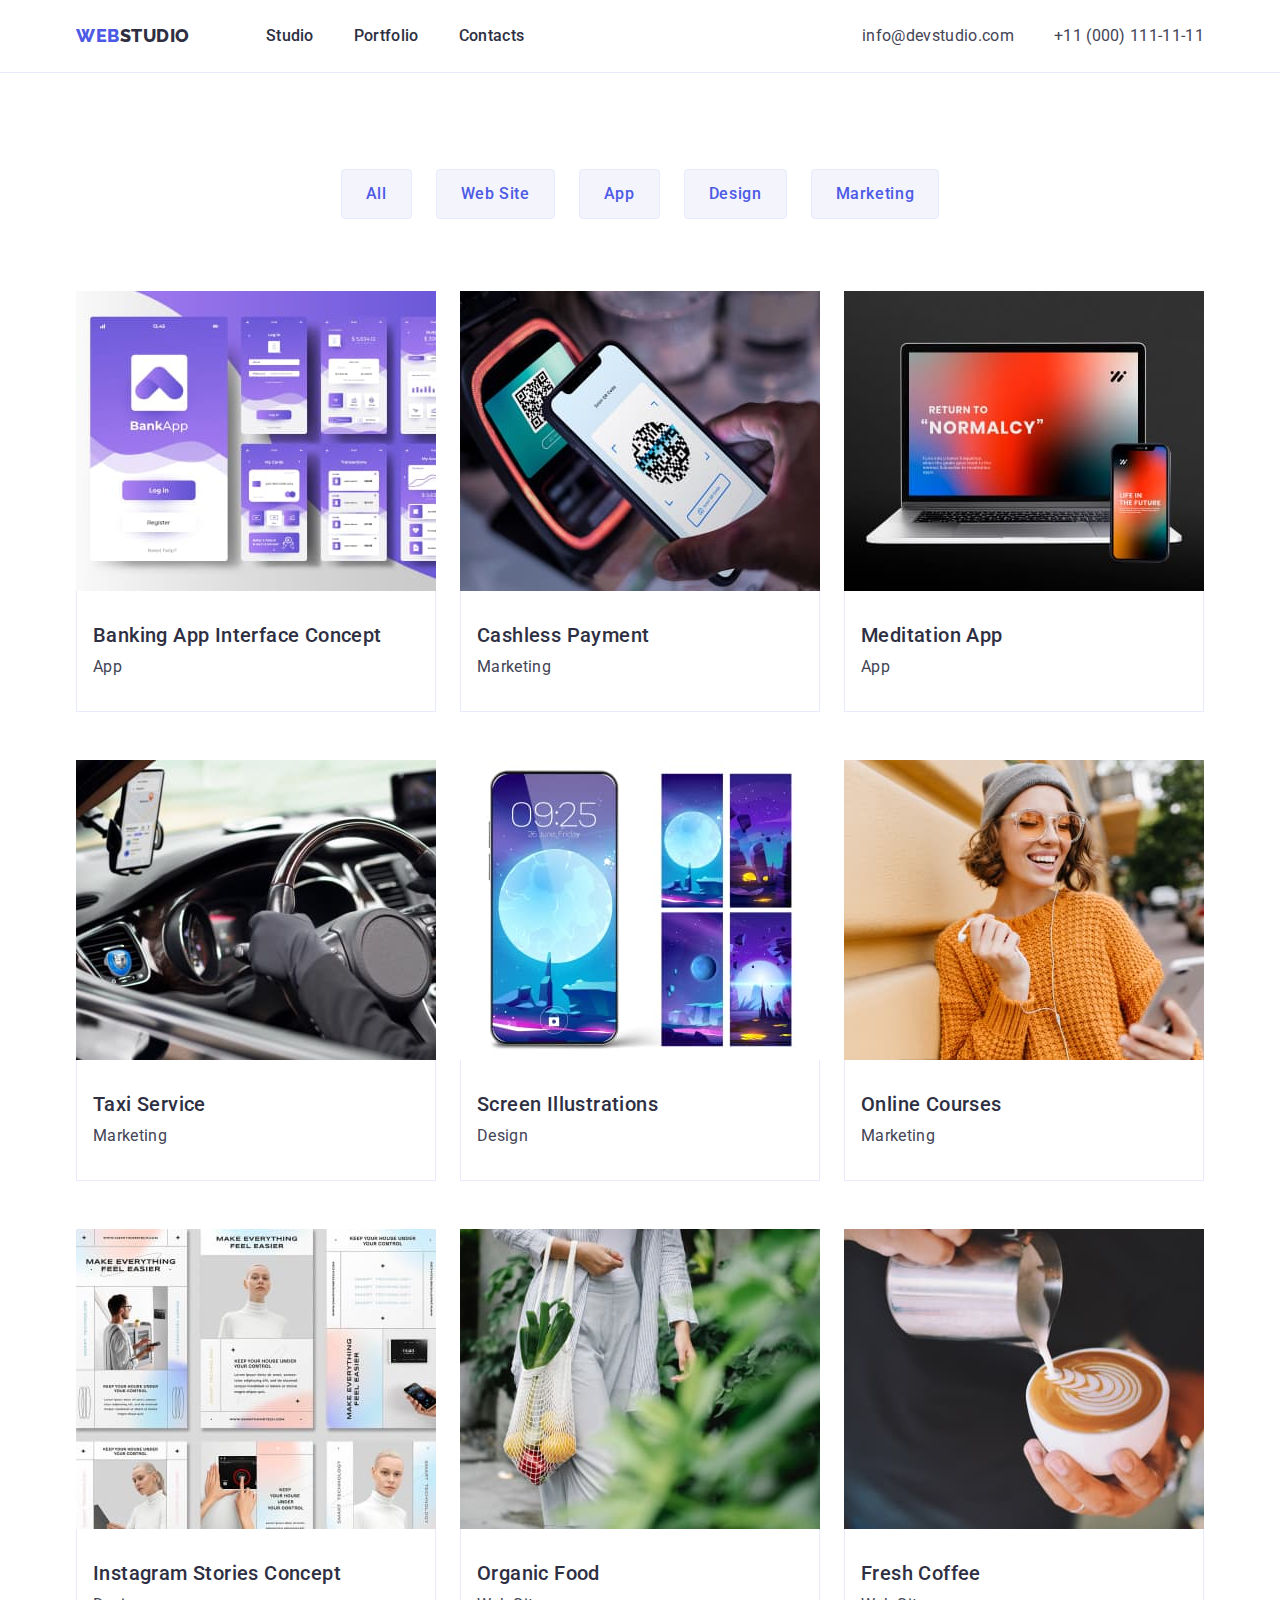
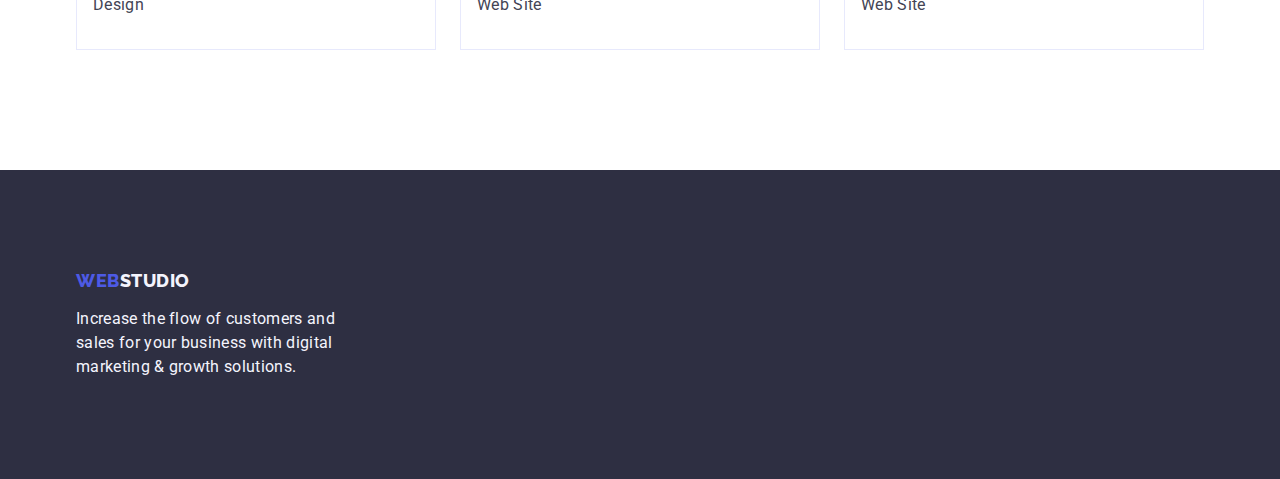
==== portfolio.html @ 8af212e3 "Initial commit" ====
<!DOCTYPE html>
<html lang="en">
  <head>
    <meta charset="UTF-8" />
    <meta http-equiv="X-UA-Compatible" content="IE=edge" />
    <meta name="viewport" content="width=device-width, initial-scale=1.0" />
    <title>Портфоліо</title>
    <!-- Fonts -->
    <link rel="preconnect" href="https://fonts.googleapis.com" />
    <link rel="preconnect" href="https://fonts.gstatic.com" crossorigin />
    <link
      href="https://fonts.googleapis.com/css2?family=Raleway:ital,wght@0,800;1,800&family=Roboto:ital,wght@0,400;0,500;0,700;0,900;1,400;1,500;1,700;1,900&display=swap"
      rel="stylesheet"
    />
    <!-- Norolize -->
    <link
      rel="stylesheet"
      href="https://cdn.jsdelivr.net/npm/modern-normalize@1.1.0/modern-normalize.min.css"
    />
    <!-- Custom styles -->
    <link rel="stylesheet" href="./css/styles.css" />
  </head>
  <body>
    <!-- Header -->
    <header class="header">
      <div class="header-container container">
        <nav class="header-nav">
          <!-- Logo -->
          <a class="logo link" href="./index.html"
            >Web<span class="logo-studio">Studio</span></a
          >
          <!-- Navigation -->
          <ul class="header-list list">
            <li class="header-item">
              <a class="header-link link" href="./index.html">Studio</a>
            </li>
            <li class="header-item">
              <a class="header-link link" href="./portfolio.html">Portfolio</a>
            </li>
            <li class="header-item">
              <a class="header-link link" href="">Contacts</a>
            </li>
          </ul>
        </nav>
        <address class="header-address">
          <ul class="header-contakts list">
            <li class="address-mailto">
              <a class="address link" href="mailto:info@devstudio.com"
                >info@devstudio.com</a
              >
            </li>
            <li class="address_tel">
              <a class="address link" href="tel:+110001111111"
                >+11 (000) 111-11-11</a
              >
            </li>
          </ul>
        </address>
      </div>
    </header>
    <main>
      <!-- Hero section list -->
      <section class="main-section">
        <div class="container">
          <h1 class="off" hidden>List projects</h1>
          <ul class="hero-list list">
            <li>
              <button class="btn-list-txt" type="button">All</button>
            </li>
            <li>
              <button class="btn-list-txt" type="button">Web Site</button>
            </li>
            <li>
              <button class="btn-list-txt" type="button">App</button>
            </li>
            <li>
              <button class="btn-list-txt" type="button">Design</button>
            </li>
            <li>
              <button class="btn-list-txt" type="button">Marketing</button>
            </li>
          </ul>
          <!-- Portholio list -->
          <ul class="portfolio-list list">
            <li class="list_servise">
              <a class="link" href="">
                <img
                  src="./images/banking_app.jpg"
                  alt="Banking App Interface Concept"
                  width="360"
                  height="300"
                />
                <div class="img-portfolio">
                  <h2 class="portfolio-title">Banking App Interface Concept</h2>
                  <p class="portfolio-desk">App</p>
                </div>
              </a>
            </li>
            <li class="list_servise">
              <a class="link" href="">
                <img
                  src="./images/cashless_payment-2.jpg"
                  alt="Cashless Payment"
                  width="360"
                  height="300"
                />
                <div class="img-portfolio">
                  <h2 class="portfolio-title">Cashless Payment</h2>
                  <p class="portfolio-desk">Marketing</p>
                </div>
              </a>
            </li>
            <li class="list_servise">
              <a class="link" href="">
                <img
                  src="./images/meditation_app-2.jpg"
                  alt="Meditation App"
                  width="360"
                  height="300"
                />
                <div class="img-portfolio">
                  <h2 class="portfolio-title">Meditation App</h2>
                  <p class="portfolio-desk">App</p>
                </div>
              </a>
            </li>
            <li class="list_servise">
              <a class="link" href="">
                <img
                  src="./images/taxi_service-2.jpg"
                  alt="Taxi Service"
                  width="360"
                  height="300"
                />
                <div class="img-portfolio">
                  <h2 class="portfolio-title">Taxi Service</h2>
                  <p class="portfolio-desk">Marketing</p>
                </div>
              </a>
            </li>
            <li class="list_servise">
              <a class="link" href="">
                <img
                  src="./images/sscreen_illustrations-2.jpg"
                  alt="Screen Illustrations"
                  width="360"
                  height="300"
                />
                <div class="img-portfolio">
                  <h2 class="portfolio-title">Screen Illustrations</h2>
                  <p class="portfolio-desk">Design</p>
                </div>
              </a>
            </li>
            <li class="list_servise">
              <a class="link" href="">
                <img
                  src="./images/online_courses-2.jpg"
                  alt="Online Courses"
                  width="360"
                  height="300"
                />
                <div class="img-portfolio">
                  <h2 class="portfolio-title">Online Courses</h2>
                  <p class="portfolio-desk">Marketing</p>
                </div>
              </a>
            </li>
            <li class="list_servise">
              <a class="link" href="">
                <img
                  src="./images/instagram_stories-2.jpg"
                  alt="Instagram Stories Concept"
                  width="360"
                  height="300"
                />
                <div class="img-portfolio">
                  <h2 class="portfolio-title">Instagram Stories Concept</h2>
                  <p class="portfolio-desk">Design</p>
                </div>
              </a>
            </li>
            <li class="list_servise">
              <a class="link" href="">
                <img
                  src="./images/organic_food-2.jpg"
                  alt="Organic Food"
                  width="360"
                  height="300"
                />
                <div class="img-portfolio">
                  <h2 class="portfolio-title">Organic Food</h2>
                  <p class="portfolio-desk">Web Site</p>
                </div>
              </a>
            </li>
            <li class="list_servise">
              <a class="link" href="">
                <img
                  src="./images/fresh_coffee-2.jpg"
                  alt="Fresh Coffee"
                  width="360"
                  height="300"
                />
                <div class="img-portfolio">
                  <h2 class="portfolio-title">Fresh Coffee</h2>
                  <p class="portfolio-desk">Web Site</p>
                </div>
              </a>
            </li>
          </ul>
        </div>
      </section>
    </main>
    <!-- Footer portfolio -->
    <footer class="footer-fons-pic">
      <div class="container">
        <a class="logo link" href="./index.html"
          >Web<span class="footer-logo">Studio</span></a
        >
        <p class="footer-text">
          Increase the flow of customers and sales for your business with
          digital marketing & growth solutions.
        </p>
      </div>
    </footer>
  </body>
</html>
---- css/styles.css ----
:root {
  /* Fonts */
  --primary-font: Roboto;
  --second-font: Raleway;
  /* Text colors */
  --main-txt-cl: #2e2f42;
  --accent-txt-cl: #404bbf;
  --logo-txt-cl: #4d5ae5;
  --text-txt-cl: #434455;
  --btn-txt-cl: #ffffff;
  --white-txt-cl: #f4f4fd;
  --btn-cl: #e7e9fc;
  /* BG colors */
  --accent-bg-cl: #06060a;
  /* Others */
}

/**
  |============================
  | Base styles
  |============================
*/

body {
  font-family: Roboto, sans-serif;
  font-size: 16px;
  color: #434455;
  background-color: #ffffff;
}
/* Reset start */
h1,
h2,
h3,
h4,
h5,
h6,
p {
  margin: 0;
}

img {
  display: block;
  max-width: 100%;
  height: auto;
}
/* reset */
.link {
  text-decoration: none;
}
.list {
  list-style: none;
  padding: 0;
  margin: 0 ;
} 

/* Reset end */

li:last-child {
  margin-bottom: 0;
}

.container {
  width: 1158px;
  margin-left: auto;
  margin-right: auto;
  padding-left: 15px;
  padding-right: 15px;
  

  /* outline: 2px solid red;
  outline-offset: -2px; */
}

.header {
  border-bottom: 1px solid #e7e9fc;
}

.header-container {
  display: flex;
  align-items: center;
}
.header-nav {
  display: flex;
  align-items: center;
 
}
.logo {
  font-family: Raleway, sans-serif;
  font-weight: 800;
  font-size: 18px;
  line-height: 1.17;
  /* display: flex; */
  /* align-items: center; */
  letter-spacing: 0.03em;
  text-transform: uppercase;
  font-style: normal;
  color: #4d5ae5;
  /* margin-right: 76px; */
  display: inline-block; 
  /* margin-bottom: 16px;  */
}
header .logo {
  margin-right: 76px;
}

footer .logo {
    margin-bottom: 16px;
    display: inline-block;
}

.logo-studio {
  color: #2e2f42;
}
.header-list {
  /* display: block; */
  /* padding-top: 24px;
  padding-bottom: 24px; */
  display: flex;
  gap: 40px;
 
  
}
.header-item {
  /* padding: 24px 0; */
}
.header-link {
  font-weight: 500;
  font-size: 16px;
  line-height: 1.5;
  letter-spacing: 0.02em;
  font-style: normal;
  display: block;
  color: #2e2f42;
  padding: 24px 0;
}

.header-address {
font-style: normal;
margin-left: auto;
}
.header-contakts {
  display: block;
  /* padding-top: 24px;
  padding-bottom: 24px; */
  display: flex;
  margin: auto;
  /* margin-left: 332px; */
  gap: 40px;
}


.header-link:hover,
.header-link:focus,
.address:hover,
.address:focus {
  color: #404bbf;
}

.address {
  font-family: Roboto, sans-serif;
  font-weight: 400;
  font-size: 16px;
  line-height: 1.5;
  letter-spacing: 0.02em;
  font-style: normal; 
  color: #434455;
  /* margin-right: 40px; */
}

/**
  |============================
  | Hero sections
  |============================
*/
.hero-fons {
  background-color: #2e2f42;
  padding: 188px 0;
}
.hero {
  width: 496px;
  font-family: Roboto, sans-serif;
  font-weight: 700;
  font-size: 56px;
  line-height: 1.07;
  letter-spacing: 0.02em;
  text-align: center;
  color: #ffffff;
  margin-bottom: 48px;
  margin: 0 auto;
  max-width: 496px;
  margin-bottom: 48px;
}
.hero_btn {
  min-width: 169px;
  min-height: 56px;
  padding: 16px 32px;
  font-family: inherit;
  font-weight: 500;
  font-size: 16px;
  line-height: 1.5;
  letter-spacing: 0.04em;
  color: #ffffff;
  background-color: #4d5ae5;
  cursor: pointer;
  box-shadow: 0px 4px 4px rgba(0, 0, 0, 0.15);
  border-radius: 4px;
  display: block; 
  border: none;
  margin: 0 auto;

} 
.hero_btn:hover,
.hero_btn:focus {
  background-color: #404bbf;
}

/* Section 1 */
.section-list{
  padding: 120px 0;
}

.hidden {
  display: flex;
  gap: 24px;
}

.section_items {
  width: calc((100% - 72px) / 4);
}

.section_strategy {
  
}

/* .subtitle,
.subtitle,
.subtitle, */
.subtitle {
  /* font-family: Roboto, sans-serif; */
  font-weight: 500;
  font-size: 20px;
  line-height: 1.2;
  letter-spacing: 0.02em;
  /* text-align: center; */
  color: #2e2f42;
  margin-bottom: 8px;
}

.subtitle-team {
  font-weight: 500;
  font-size: 20px;
  line-height: 1.2;
  letter-spacing: 0.02em;
  text-align: center;
  color: #2e2f42;
  margin-bottom: 8px;
}


.subtitle-txt {
  font-family: Roboto, sans-serif;
  font-weight: 400;
  font-size: 16px;
  line-height: 1.5;
  letter-spacing: 0.02em;
  /* text-align: center; */
  color: #434455;
 
}
.subtitle-team-txt {
  font-family: Roboto, sans-serif;
  font-weight: 400;
  font-size: 16px;
  line-height: 1.5;
  letter-spacing: 0.02em;
  text-align: center;
  color: #434455;
  /* width: 264px; */
}

/* Section 2 */
.section-work {
padding-bottom: 120px;
}

.heading {
  font-family: Roboto, sans-serif;
  font-weight: 700;
  font-size: 36px;
  line-height: 1.11;
  letter-spacing: 0.02em;
  text-align: center;
  text-transform: capitalize;
  color: #2e2f42;
  margin-bottom: 72px;
}
.heading-container {
  display: flex;
  gap: 24px;
}
.list-img {
  width: calc((100% - 48px) / 3);
}

/* Section  3*/
.section-team {
padding: 120px 0;
background-color: var(--white-txt-cl);
}

.heading-team {
display: flex;
gap: 24px;
}
.tittle_team {
  background-color: #FFFFFF;
  width: calc((100% - 72px) / 4);
}
.fons-ourteam {
  background-color: #f4f4fd;
}
.team-wraper {
  padding: 32px 16px;
  border-radius: 0px 0px 4px 4px; 
}

/* Footer */
.footer-logo {
  color: #f4f4fd;
}
.footer-fons-pic {
  padding: 100px 0;
  background-color: #2e2f42;
  
}
.footer-text {
  font-family: Roboto, sans-serif;
  font-weight: 400;
  font-size: 16px;
  line-height: 1.5;
  letter-spacing: 0.02em;
  color: #f4f4fd;
  width: 264px;
}
/**
  |============================
  | Portfolio
  |============================
*/
/* Main */
.main-section {
  padding: 96px 0 120px;
}

/* Portfolio hero */
.btn-list-txt {
  font-family: inherit;
  font-weight: 500;
  font-size: 16px;
  line-height: 1.5;
  letter-spacing: 0.04em;
  color: #4d5ae5;
  background-color: #f4f4fd;
  cursor: pointer;
  padding: 12px 24px;
  border: 1px solid var(--btn-cl);
  border-radius: 4px;
}
.btn-list-txt:hover,
.btn-list-txt:focus {
  color: #ffffff;
  background-color: #404BBF;
  border: 1px solid transparent;
}

.hero-list {
  display: flex;
  justify-content: center; 
  gap: 24px;
  margin-bottom: 72px;

}

.portfolio-title {
  font-family: Roboto, sans-serif;
  font-weight: 500;
  font-size: 20px;
  line-height: 1.2;
  letter-spacing: 0.02em;
  color: #2e2f42;
  margin-bottom: 8px;
}

.portfolio-list {
  display: flex;
  flex-wrap: wrap;
  column-gap: 24px;
  row-gap: 48px;
}

.list_servise {
background-color: #FFFFFF;
}
.img-portfolio {
  padding: 32px 16px;
  border: 1px solid #e7e9fc;
  border-top: none;
}
.portfolio-desk {
  font-family: Roboto, sans-serif;
  font-weight: 400;
  font-size: 16px;
  line-height: 1.5;
  letter-spacing: 0.02em;
  color: #434455;
  width: calc((100% - 48px) / 3);
}
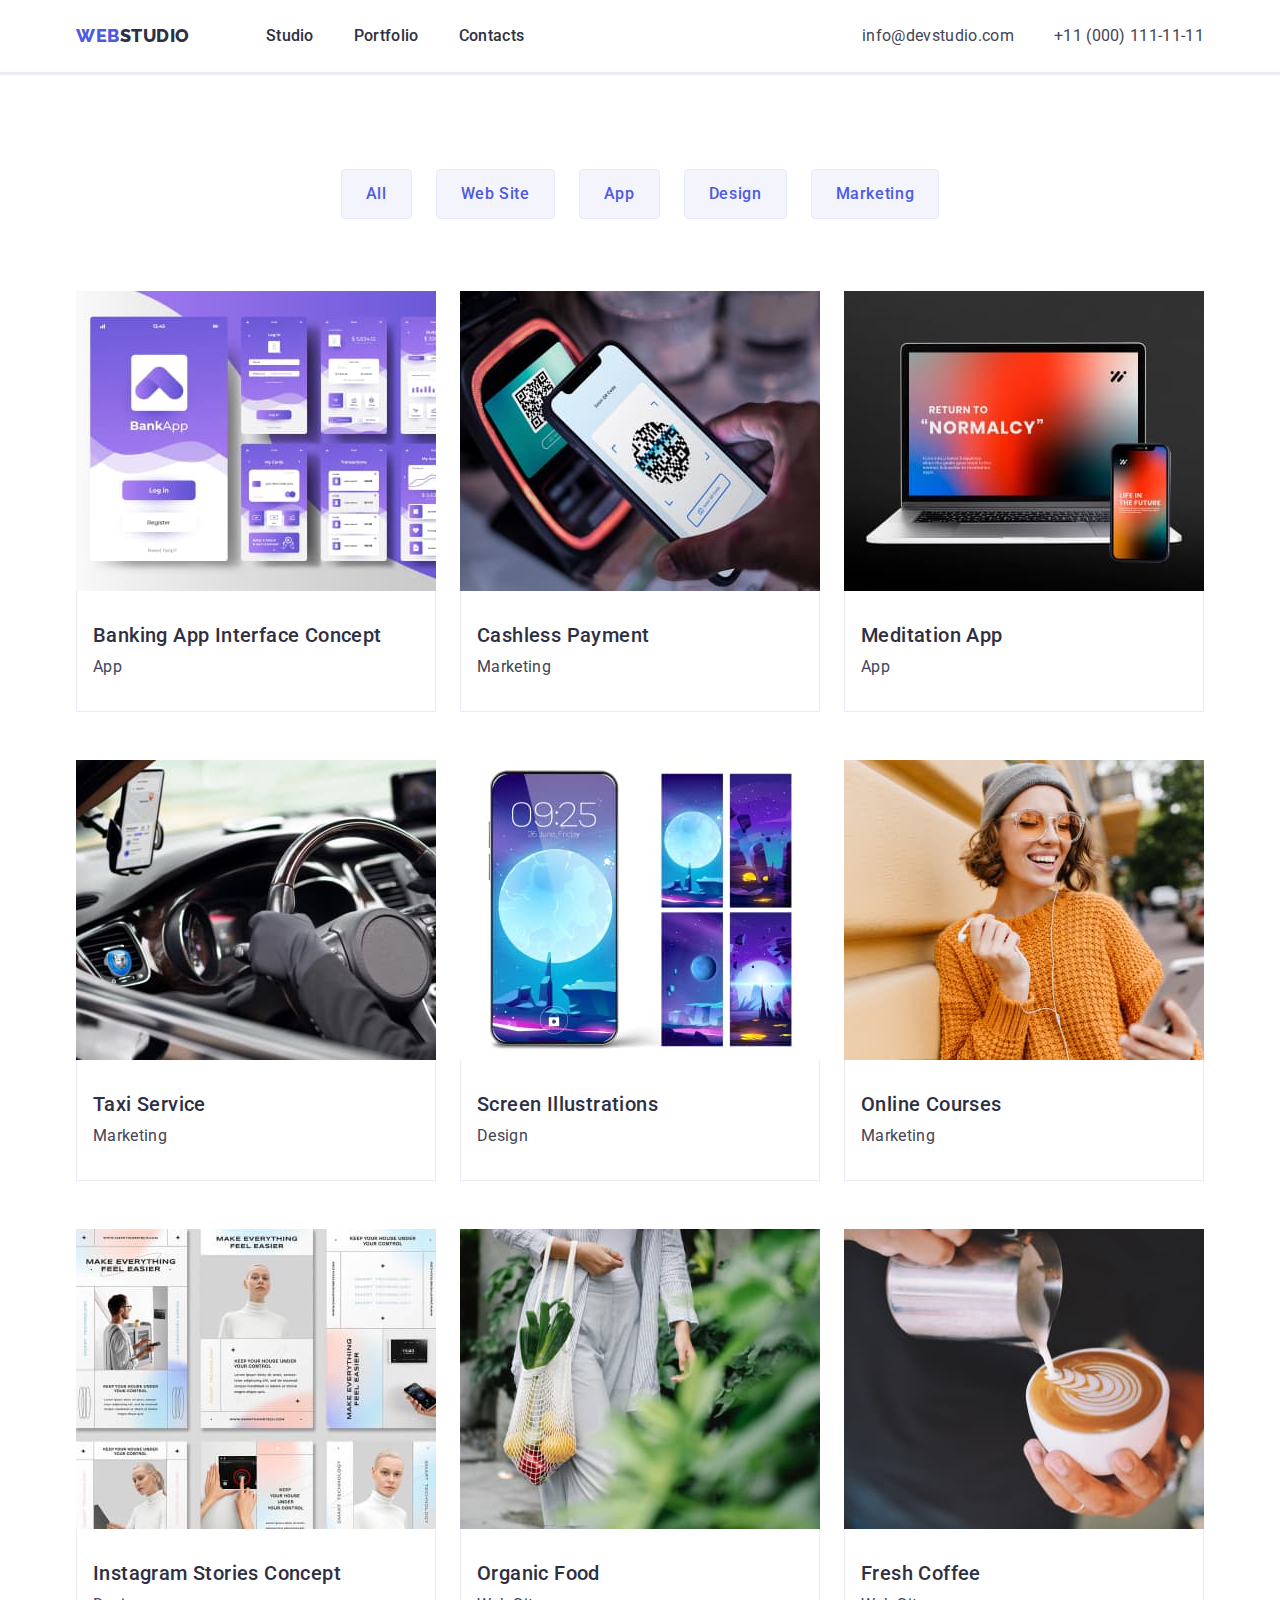
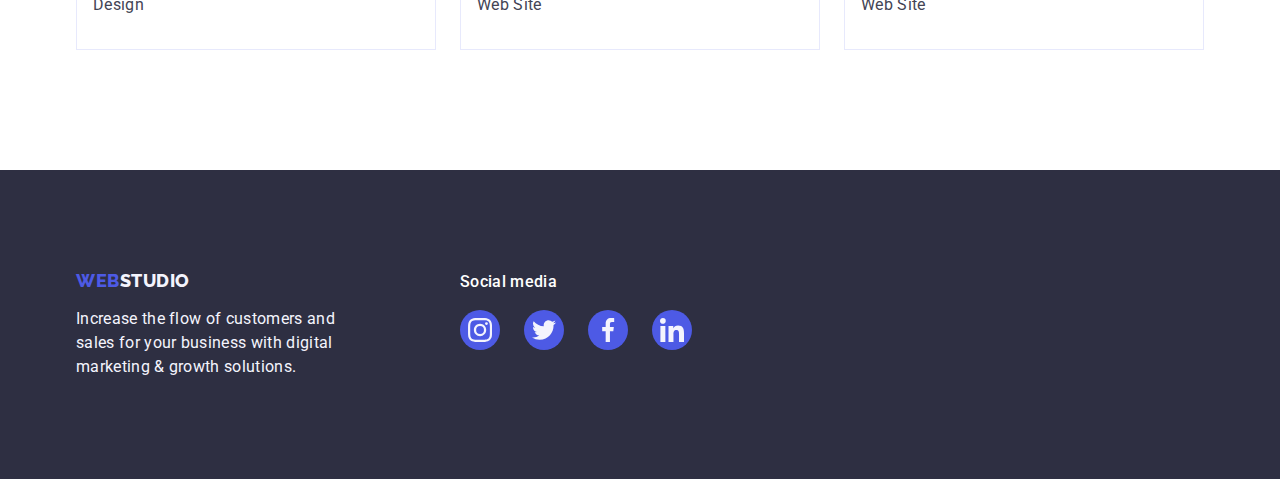
==== commit 7657cd8f: "Update footer-social" ====
--- a/portfolio.html
+++ b/portfolio.html
@@ -83,7 +83,7 @@
           <!-- Portholio list -->
           <ul class="portfolio-list list">
             <li class="list_servise">
-              <a class="link" href="">
+              <a class="servise-title link" href="">
                 <img
                   src="./images/banking_app.jpg"
                   alt="Banking App Interface Concept"
@@ -214,14 +214,73 @@
     </main>
     <!-- Footer portfolio -->
     <footer class="footer-fons-pic">
-      <div class="container">
-        <a class="logo link" href="./index.html"
-          >Web<span class="footer-logo">Studio</span></a
-        >
-        <p class="footer-text">
-          Increase the flow of customers and sales for your business with
-          digital marketing & growth solutions.
-        </p>
+      <div class="footer-list container">
+        <div class="footer-logo-list">
+          <a class="logo link" href="./index.html"
+            >Web<span class="footer-logo">Studio</span></a
+          >
+          <p class="footer-text">
+            Increase the flow of customers and sales for your business with
+            digital marketing & growth solutions.
+          </p>
+        </div>
+        <div class="footer-social">
+          <p class="footer-headline">Social media</p>
+          <ul class="socials list">
+            <li class="socials-item">
+              <a
+                class="footer-socials-link link"
+                href="https://instagram.com"
+                target="_blank"
+                rel="noopener noreferre"
+                aria-label="Instagram icon"
+              >
+                <svg class="socials-icon" width="24" height="24">
+                  <use href="./images/icons.svg#icon-instagram"></use>
+                </svg>
+              </a>
+            </li>
+            <li class="socials-item">
+              <a
+                class="footer-socials-link link"
+                href="https://twitter.com"
+                target="_blank"
+                rel="noopener noreferre"
+                aria-label="Twitter icon"
+              >
+                <svg class="socials-icon" width="24" height="24">
+                  <use href="./images/icons.svg#icon-twitter"></use>
+                </svg>
+              </a>
+            </li>
+            <li class="socials-item">
+              <a
+                class="footer-socials-link link"
+                href="https://facebook.com"
+                target="_blank"
+                rel="noopener noreferre"
+                aria-label="Facebook icon"
+              >
+                <svg class="socials-icon" width="24" height="24">
+                  <use href="./images/icons.svg#icon-facebook"></use>
+                </svg>
+              </a>
+            </li>
+            <li class="footer-socials-item">
+              <a
+                class="footer-socials-link link"
+                href="https://linkedin.com"
+                target="_blank"
+                rel="noopener noreferre"
+                aria-label="Linkedin icon"
+              >
+                <svg class="socials-icon" width="24" height="24">
+                  <use href="./images/icons.svg#icon-linkedin"></use>
+                </svg>
+              </a>
+            </li>
+          </ul>
+        </div>
       </div>
     </footer>
   </body>
--- a/css/styles.css
+++ b/css/styles.css
@@ -10,8 +10,10 @@
   --btn-txt-cl: #ffffff;
   --white-txt-cl: #f4f4fd;
   --btn-cl: #e7e9fc;
+  --fons-txt-cl: #8e8f99;
   /* BG colors */
   --accent-bg-cl: #06060a;
+  --hover-bg-cl: #31d0aa;
   /* Others */
 }
 
@@ -50,8 +52,8 @@
 .list {
   list-style: none;
   padding: 0;
-  margin: 0 ;
-} 
+  margin: 0;
+}
 
 /* Reset end */
 
@@ -65,7 +67,6 @@
   margin-right: auto;
   padding-left: 15px;
   padding-right: 15px;
-  
 
   /* outline: 2px solid red;
   outline-offset: -2px; */
@@ -73,6 +74,7 @@
 
 .header {
   border-bottom: 1px solid #e7e9fc;
+  box-shadow: 0px 2px 1px rgba(46, 47, 66, 0.08);
 }
 
 .header-container {
@@ -82,7 +84,6 @@
 .header-nav {
   display: flex;
   align-items: center;
- 
 }
 .logo {
   font-family: Raleway, sans-serif;
@@ -96,7 +97,7 @@
   font-style: normal;
   color: #4d5ae5;
   /* margin-right: 76px; */
-  display: inline-block; 
+  display: inline-block;
   /* margin-bottom: 16px;  */
 }
 header .logo {
@@ -104,8 +105,8 @@
 }
 
 footer .logo {
-    margin-bottom: 16px;
-    display: inline-block;
+  margin-bottom: 16px;
+  display: inline-block;
 }
 
 .logo-studio {
@@ -117,8 +118,6 @@
   padding-bottom: 24px; */
   display: flex;
   gap: 40px;
- 
-  
 }
 .header-item {
   /* padding: 24px 0; */
@@ -135,8 +134,8 @@
 }
 
 .header-address {
-font-style: normal;
-margin-left: auto;
+  font-style: normal;
+  margin-left: auto;
 }
 .header-contakts {
   display: block;
@@ -147,7 +146,6 @@
   /* margin-left: 332px; */
   gap: 40px;
 }
-
 
 .header-link:hover,
 .header-link:focus,
@@ -162,7 +160,7 @@
   font-size: 16px;
   line-height: 1.5;
   letter-spacing: 0.02em;
-  font-style: normal; 
+  font-style: normal;
   color: #434455;
   /* margin-right: 40px; */
 }
@@ -173,8 +171,19 @@
   |============================
 */
 .hero-fons {
+  max-width: 1440px;
+  margin-left: auto;
+  margin-right: auto;
   background-color: #2e2f42;
   padding: 188px 0;
+  background-image: linear-gradient(
+      rgba(46, 47, 66, 0.7),
+      rgba(46, 47, 66, 0.7)
+    ),
+    url(../images/hero-fons/people-office.jpg);
+  background-repeat: no-repeat;
+  background-position: center;
+  background-size: cover;
 }
 .hero {
   width: 496px;
@@ -204,18 +213,21 @@
   cursor: pointer;
   box-shadow: 0px 4px 4px rgba(0, 0, 0, 0.15);
   border-radius: 4px;
-  display: block; 
+  display: block;
   border: none;
   margin: 0 auto;
-
-} 
+  box-shadow: 0px 4px 4px rgba(0, 0, 0, 0.15);
+  border-radius: 4px;
+}
 .hero_btn:hover,
 .hero_btn:focus {
   background-color: #404bbf;
+  box-shadow: 0px 4px 4px rgba(0, 0, 0, 0.15);
+  border-radius: 4px;
 }
 
 /* Section 1 */
-.section-list{
+.section-list {
   padding: 120px 0;
 }
 
@@ -228,13 +240,21 @@
   width: calc((100% - 72px) / 4);
 }
 
+/* Section icons */
+.section-icon {
+  display: flex;
+  justify-content: center;
+  align-items: center;
+  width: 264px;
+  height: 112px;
+  background-color: var(--white-txt-cl);
+  border-radius: 4px;
+  margin-bottom: 8px;
+}
+
 .section_strategy {
-  
-}
-
-/* .subtitle,
-.subtitle,
-.subtitle, */
+}
+
 .subtitle {
   /* font-family: Roboto, sans-serif; */
   font-weight: 500;
@@ -256,7 +276,6 @@
   margin-bottom: 8px;
 }
 
-
 .subtitle-txt {
   font-family: Roboto, sans-serif;
   font-weight: 400;
@@ -265,7 +284,6 @@
   letter-spacing: 0.02em;
   /* text-align: center; */
   color: #434455;
- 
 }
 .subtitle-team-txt {
   font-family: Roboto, sans-serif;
@@ -275,19 +293,20 @@
   letter-spacing: 0.02em;
   text-align: center;
   color: #434455;
+  margin-bottom: 8px;
   /* width: 264px; */
 }
 
 /* Section 2 */
 .section-work {
-padding-bottom: 120px;
+  padding-bottom: 120px;
 }
 
 .heading {
   font-family: Roboto, sans-serif;
   font-weight: 700;
   font-size: 36px;
-  line-height: 1.11;
+  line-height: 1.1;
   letter-spacing: 0.02em;
   text-align: center;
   text-transform: capitalize;
@@ -304,24 +323,90 @@
 
 /* Section  3*/
 .section-team {
-padding: 120px 0;
-background-color: var(--white-txt-cl);
+  padding: 120px 0;
+  background-color: var(--white-txt-cl);
 }
 
 .heading-team {
-display: flex;
-gap: 24px;
+  display: flex;
+  gap: 24px;
 }
 .tittle_team {
-  background-color: #FFFFFF;
+  background-color: #ffffff;
   width: calc((100% - 72px) / 4);
+  box-shadow: 0px 1px 6px rgba(46, 47, 66, 0.08),
+    0px 1px 1px rgba(46, 47, 66, 0.16), 0px 2px 1px rgba(46, 47, 66, 0.08);
+  border-radius: 0px 0px 4px 4px;
 }
 .fons-ourteam {
   background-color: #f4f4fd;
 }
 .team-wraper {
-  padding: 32px 16px;
-  border-radius: 0px 0px 4px 4px; 
+  padding: 32px 0;
+  border-radius: 0px 0px 4px 4px;
+}
+/* Socials icons */
+.socials {
+  display: flex;
+  justify-content: center;
+  gap: 24px;
+}
+.socials-item {
+}
+
+.socials-link {
+  display: flex;
+  justify-content: center;
+  align-items: center;
+  width: 40px;
+  height: 40px;
+  background-color: var(--logo-txt-cl);
+  border-radius: 50%;
+}
+.socials-link:hover,
+.socials-link:focus {
+  background-color: var(--accent-txt-cl);
+}
+.socials-icon {
+  fill: var(--white-txt-cl);
+}
+
+/* Section Customers */
+.customers {
+  padding: 120px 0;
+}
+
+.customers-list {
+  display: flex;
+  justify-content: center;
+  gap: 24px;
+}
+
+/* Customers icons */
+.customers-tittle {
+}
+
+.customers-link {
+  display: flex;
+  align-items: center;
+  justify-content: center;
+  width: 168px;
+  height: 88px;
+  border: 1px solid var(--fons-txt-cl);
+  border-radius: 4px;
+}
+.customers-link:hover,
+.customers-link:focus {
+  border-color: 1px solid var(--accent-txt-cl);
+}
+
+.customers-icon {
+  fill: var(--fons-txt-cl);
+  /* fill: currentColor; */
+}
+.customers-icon:hover,
+.customers-icon:focus {
+  fill: var(--accent-txt-cl);
 }
 
 /* Footer */
@@ -331,7 +416,6 @@
 .footer-fons-pic {
   padding: 100px 0;
   background-color: #2e2f42;
-  
 }
 .footer-text {
   font-family: Roboto, sans-serif;
@@ -369,16 +453,18 @@
 .btn-list-txt:hover,
 .btn-list-txt:focus {
   color: #ffffff;
-  background-color: #404BBF;
+  background-color: #404bbf;
   border: 1px solid transparent;
+  box-shadow: 0px 3px 1px rgba(0, 0, 0, 0.1), 0px 2px 1px rgba(0, 0, 0, 0.08),
+    0px 2px 2px rgba(0, 0, 0, 0.12);
+  border-radius: 4px;
 }
 
 .hero-list {
   display: flex;
-  justify-content: center; 
+  justify-content: center;
   gap: 24px;
   margin-bottom: 72px;
-
 }
 
 .portfolio-title {
@@ -398,9 +484,16 @@
   row-gap: 48px;
 }
 
-.list_servise {
-background-color: #FFFFFF;
-}
+.servise-title {
+  display: block;
+}
+
+.servise-title:hover,
+.servise-title:focus {
+  box-shadow: 0px 1px 6px rgba(46, 47, 66, 0.08),
+    0px 1px 1px rgba(46, 47, 66, 0.16), 0px 2px 1px rgba(46, 47, 66, 0.08);
+}
+
 .img-portfolio {
   padding: 32px 16px;
   border: 1px solid #e7e9fc;
@@ -415,3 +508,38 @@
   color: #434455;
   width: calc((100% - 48px) / 3);
 }
+/* footer social */
+.footer-list {
+  display: flex;
+  align-items: baseline;
+  gap: 120px;
+}
+
+.footer-headline {
+  font-family: var(--primary-font);
+  font-style: normal;
+  font-weight: 500;
+  font-size: 16px;
+  line-height: 1.5;
+  letter-spacing: 0.02em;
+  color: var(--btn-txt-cl);
+  margin-bottom: 16px;
+}
+.socials {
+}
+.socials-item {
+}
+.footer-socials-link {
+  display: flex;
+  justify-content: center;
+  align-items: center;
+  width: 40px;
+  height: 40px;
+  background-color: var(--logo-txt-cl);
+  border-radius: 50%;
+}
+
+.footer-socials-link:hover,
+.footer-socials-link:focus {
+  background-color: var(--hover-bg-cl);
+}
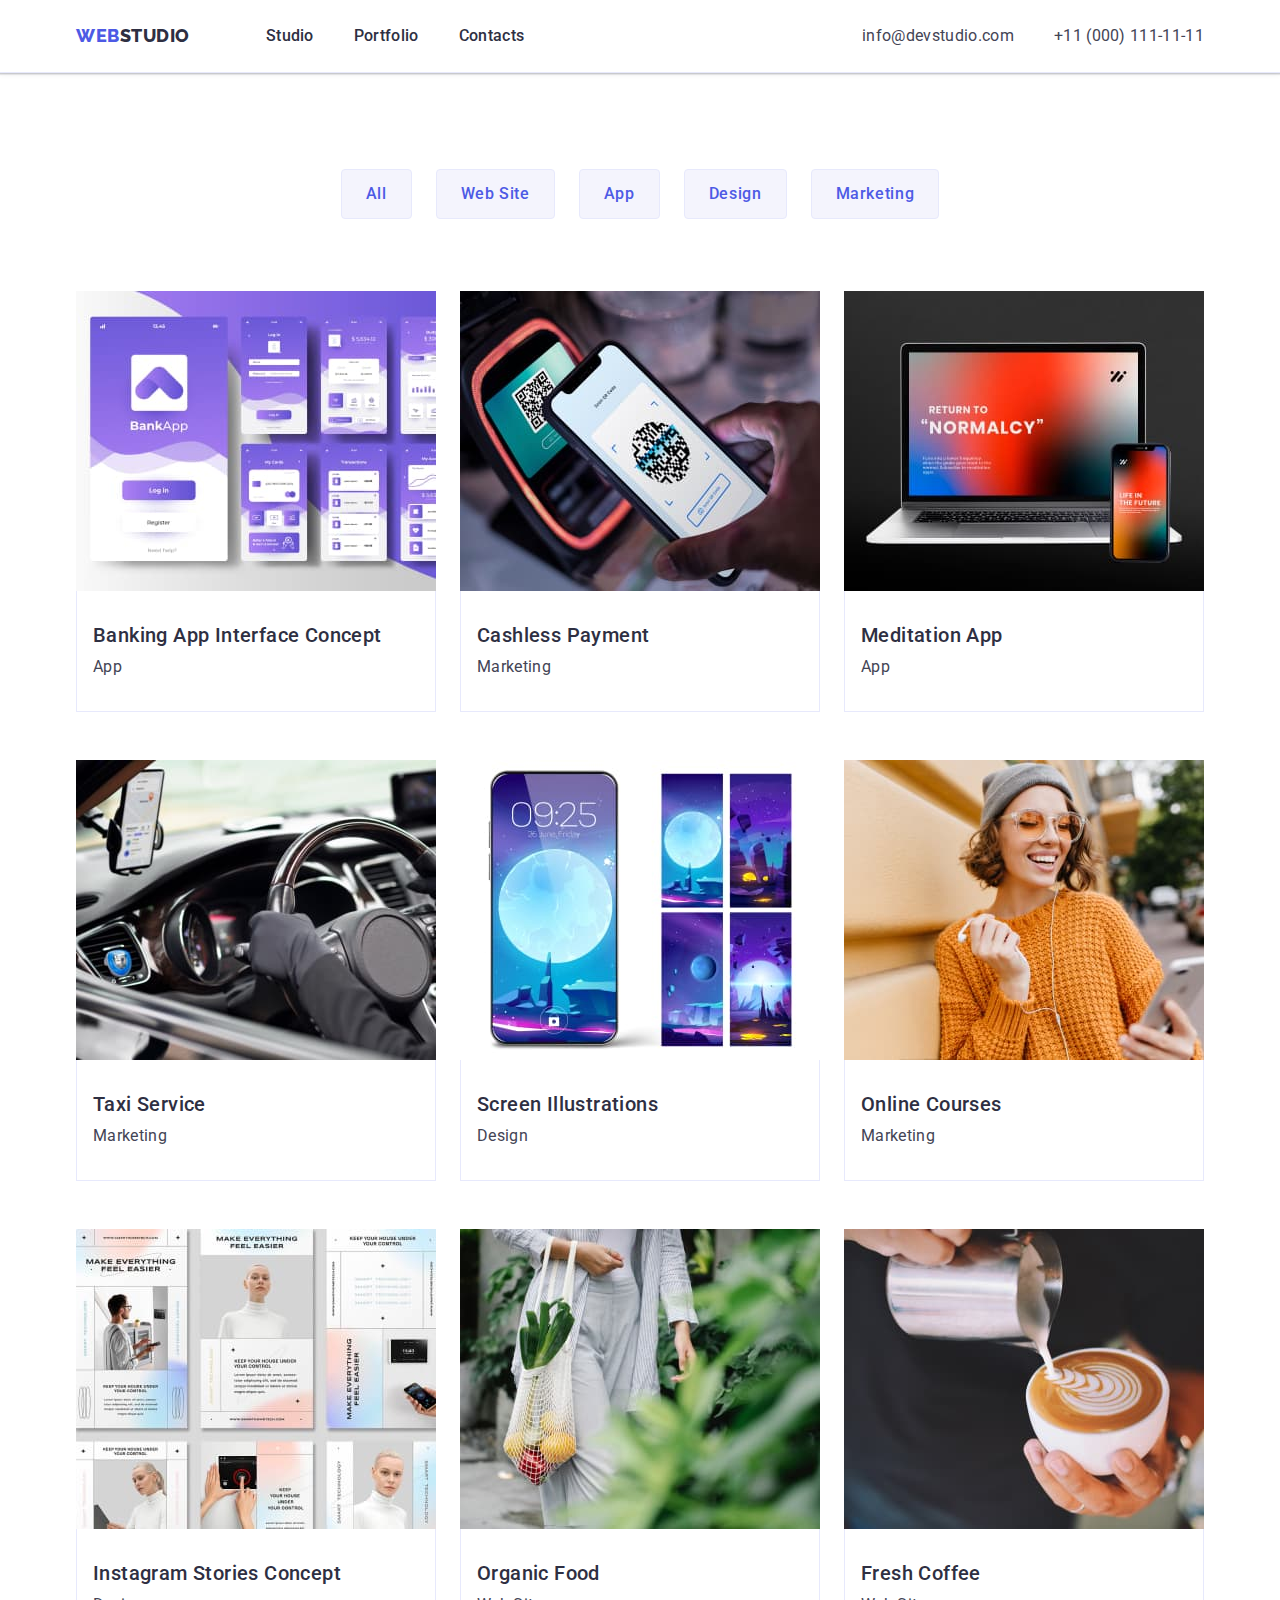
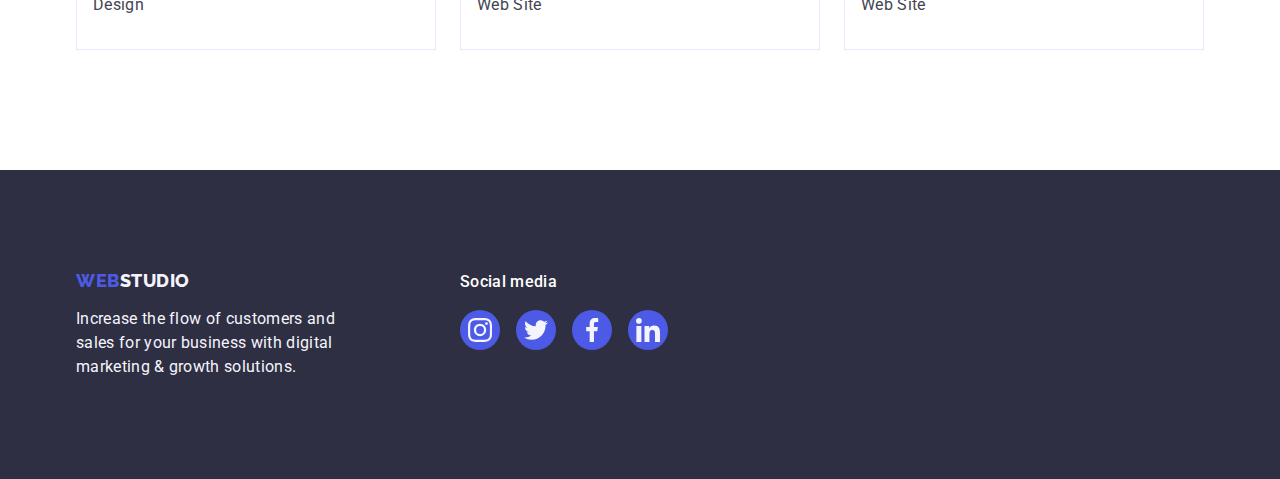
==== commit 7699defe: "Update Header, footer" ====
--- a/portfolio.html
+++ b/portfolio.html
@@ -97,7 +97,7 @@
               </a>
             </li>
             <li class="list_servise">
-              <a class="link" href="">
+              <a class="servise-title link" href="">
                 <img
                   src="./images/cashless_payment-2.jpg"
                   alt="Cashless Payment"
@@ -111,7 +111,7 @@
               </a>
             </li>
             <li class="list_servise">
-              <a class="link" href="">
+              <a class="servise-title link" href="">
                 <img
                   src="./images/meditation_app-2.jpg"
                   alt="Meditation App"
@@ -125,7 +125,7 @@
               </a>
             </li>
             <li class="list_servise">
-              <a class="link" href="">
+              <a class="servise-title link" href="">
                 <img
                   src="./images/taxi_service-2.jpg"
                   alt="Taxi Service"
@@ -139,7 +139,7 @@
               </a>
             </li>
             <li class="list_servise">
-              <a class="link" href="">
+              <a class="servise-title link" href="">
                 <img
                   src="./images/sscreen_illustrations-2.jpg"
                   alt="Screen Illustrations"
@@ -153,7 +153,7 @@
               </a>
             </li>
             <li class="list_servise">
-              <a class="link" href="">
+              <a class="servise-title link" href="">
                 <img
                   src="./images/online_courses-2.jpg"
                   alt="Online Courses"
@@ -167,7 +167,7 @@
               </a>
             </li>
             <li class="list_servise">
-              <a class="link" href="">
+              <a class="servise-title link" href="">
                 <img
                   src="./images/instagram_stories-2.jpg"
                   alt="Instagram Stories Concept"
@@ -181,7 +181,7 @@
               </a>
             </li>
             <li class="list_servise">
-              <a class="link" href="">
+              <a class="servise-title link" href="">
                 <img
                   src="./images/organic_food-2.jpg"
                   alt="Organic Food"
@@ -195,7 +195,7 @@
               </a>
             </li>
             <li class="list_servise">
-              <a class="link" href="">
+              <a class="servise-title link" href="">
                 <img
                   src="./images/fresh_coffee-2.jpg"
                   alt="Fresh Coffee"
@@ -226,7 +226,7 @@
         </div>
         <div class="footer-social">
           <p class="footer-headline">Social media</p>
-          <ul class="socials list">
+          <ul class="socials-footer list">
             <li class="socials-item">
               <a
                 class="footer-socials-link link"
@@ -266,7 +266,7 @@
                 </svg>
               </a>
             </li>
-            <li class="footer-socials-item">
+            <li class="socials-item">
               <a
                 class="footer-socials-link link"
                 href="https://linkedin.com"
--- a/css/styles.css
+++ b/css/styles.css
@@ -74,7 +74,7 @@
 
 .header {
   border-bottom: 1px solid #e7e9fc;
-  box-shadow: 0px 2px 1px rgba(46, 47, 66, 0.08);
+  box-shadow: 0px 2px 1px rgba(46, 47, 66, 0.08), 0px 1px 1px rgba(46, 47, 66, 0.16), 0px 1px 6px rgba(46, 47, 66, 0.08);
 }
 
 .header-container {
@@ -392,21 +392,20 @@
   justify-content: center;
   width: 168px;
   height: 88px;
-  border: 1px solid var(--fons-txt-cl);
+  border: 1px solid #8e8f99;
   border-radius: 4px;
 }
 .customers-link:hover,
 .customers-link:focus {
-  border-color: 1px solid var(--accent-txt-cl);
+  border-color: 1px solid #404bbf;
 }
 
 .customers-icon {
   fill: var(--fons-txt-cl);
-  /* fill: currentColor; */
 }
 .customers-icon:hover,
 .customers-icon:focus {
-  fill: var(--accent-txt-cl);
+  fill: #404bbf;
 }
 
 /* Footer */
@@ -525,7 +524,10 @@
   color: var(--btn-txt-cl);
   margin-bottom: 16px;
 }
-.socials {
+.socials-footer {
+  display: flex;
+  justify-content: center;
+  gap: 16px;
 }
 .socials-item {
 }
